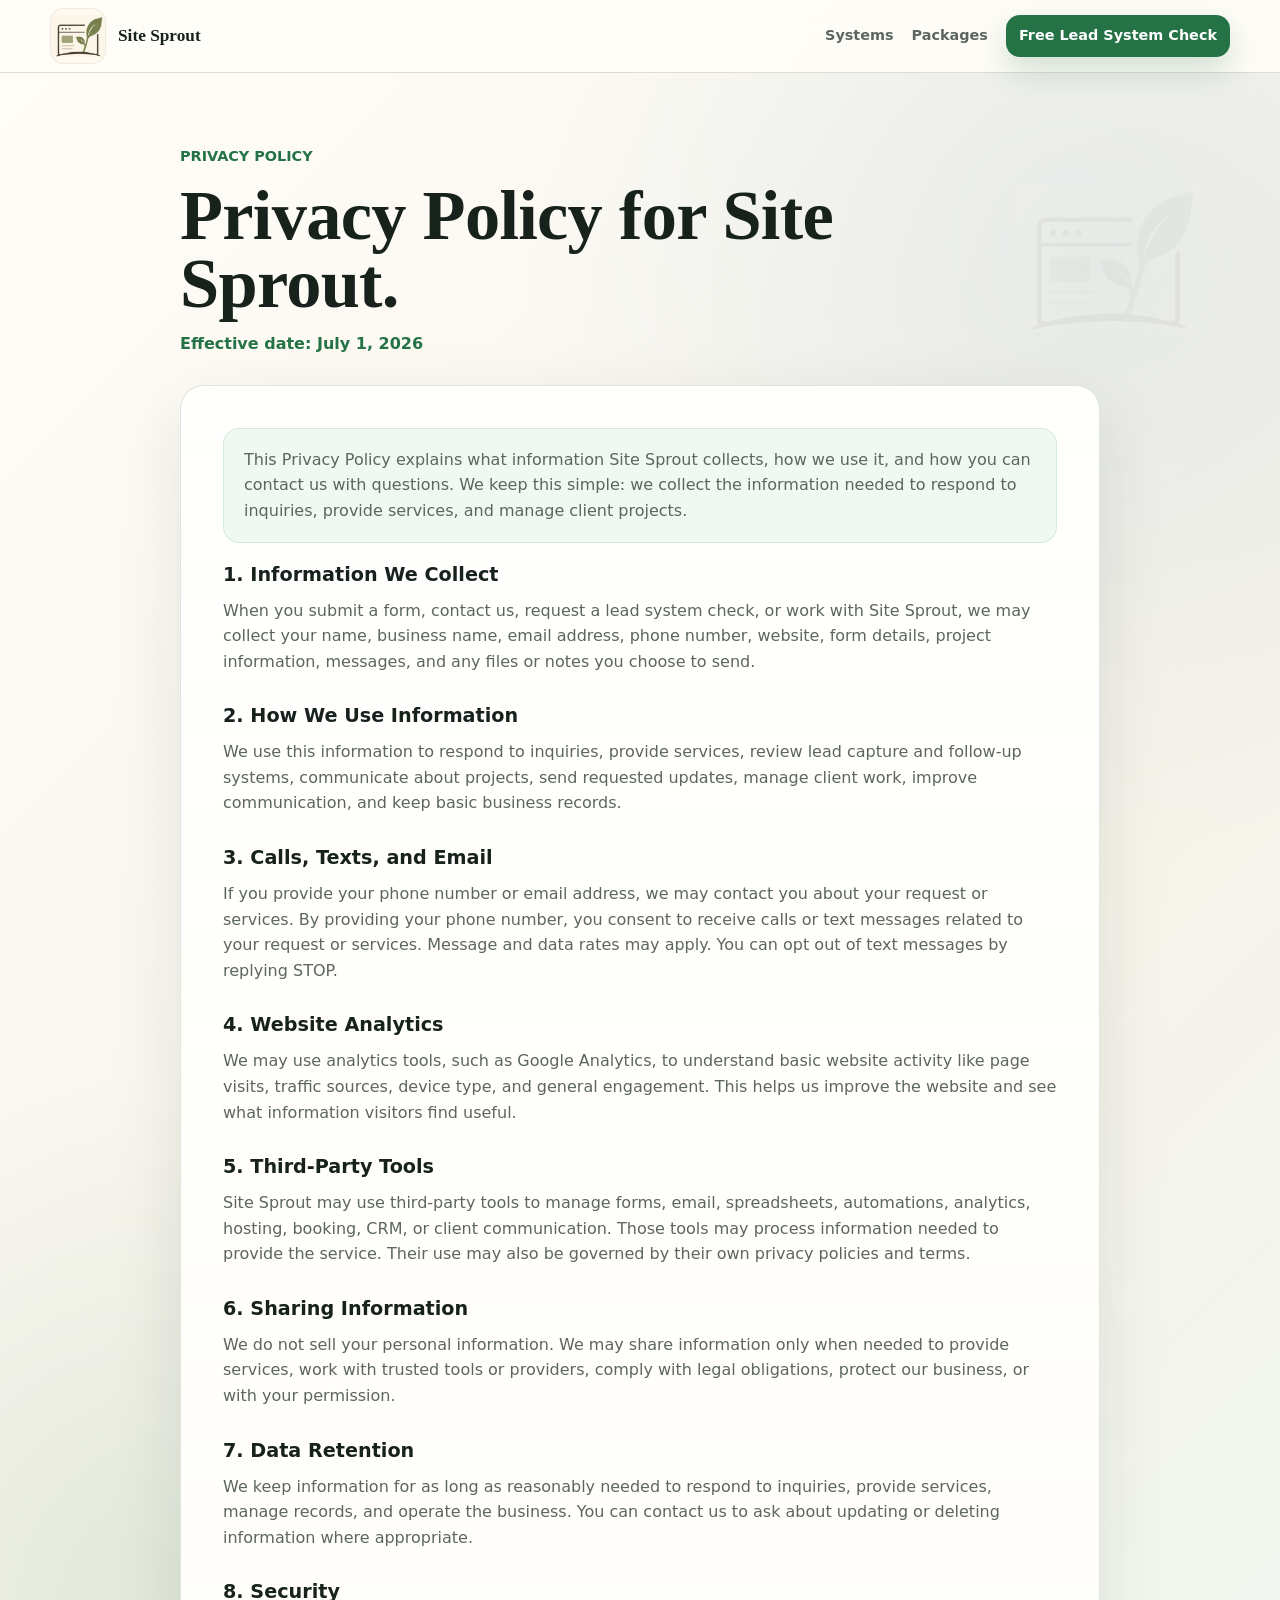
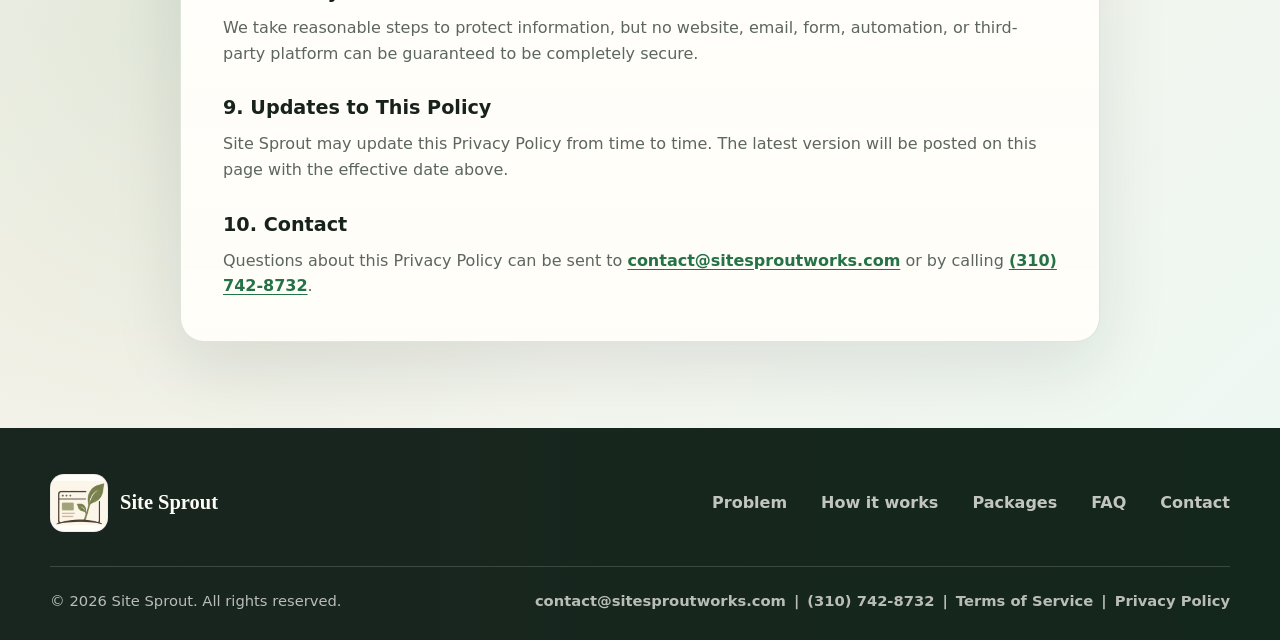
==== privacy-policy.html @ 15f883f5 "Refine lead check copy and policies" ====
<!doctype html>
<html lang="en">
  <head>
    <meta charset="utf-8">
    <meta name="viewport" content="width=device-width, initial-scale=1">
    <title>Privacy Policy | Site Sprout</title>
    <meta
      name="description"
      content="Privacy Policy for Site Sprout, including what information is collected, how it is used, and how to contact Site Sprout."
    >
    <!-- Google tag (gtag.js) -->
    <script async src="https://www.googletagmanager.com/gtag/js?id=G-LKYJQQ8VSJ"></script>
    <script>
      window.dataLayer = window.dataLayer || [];
      function gtag(){dataLayer.push(arguments);}
      gtag('js', new Date());

      gtag('config', 'G-LKYJQQ8VSJ');
    </script>
    <link rel="stylesheet" href="styles.css?v=20260701-privacy-policy">
  </head>
  <body>
    <a class="skip-link" href="#main">Skip to content</a>

    <header class="site-header">
      <nav class="nav-shell" aria-label="Main navigation">
        <a class="brand" href="index.html#top" aria-label="Site Sprout home">
          <img class="brand-logo" src="assets/site-sprout-icon.png" alt="Site Sprout logo" width="96" height="96">
          <span class="brand-name">Site Sprout</span>
        </a>

        <div class="site-menu static-menu">
          <a href="index.html#services">Systems</a>
          <a href="index.html#packages">Packages</a>
          <a class="nav-cta" href="index.html#contact">Free Lead System Check</a>
        </div>
      </nav>
    </header>

    <main id="main" class="legal-page">
      <section class="section-shell legal-shell">
        <p class="eyebrow">Privacy Policy</p>
        <h1>Privacy Policy for Site Sprout.</h1>
        <p class="legal-updated">Effective date: July 1, 2026</p>

        <div class="legal-card">
          <p>
            This Privacy Policy explains what information Site Sprout collects,
            how we use it, and how you can contact us with questions. We keep this
            simple: we collect the information needed to respond to inquiries,
            provide services, and manage client projects.
          </p>

          <h2>1. Information We Collect</h2>
          <p>
            When you submit a form, contact us, request a lead system check, or
            work with Site Sprout, we may collect your name, business name, email
            address, phone number, website, form details, project information,
            messages, and any files or notes you choose to send.
          </p>

          <h2>2. How We Use Information</h2>
          <p>
            We use this information to respond to inquiries, provide services,
            review lead capture and follow-up systems, communicate about projects,
            send requested updates, manage client work, improve communication, and
            keep basic business records.
          </p>

          <h2>3. Calls, Texts, and Email</h2>
          <p>
            If you provide your phone number or email address, we may contact you
            about your request or services. By providing your phone number, you
            consent to receive calls or text messages related to your request or
            services. Message and data rates may apply. You can opt out of text
            messages by replying STOP.
          </p>

          <h2>4. Website Analytics</h2>
          <p>
            We may use analytics tools, such as Google Analytics, to understand
            basic website activity like page visits, traffic sources, device type,
            and general engagement. This helps us improve the website and see what
            information visitors find useful.
          </p>

          <h2>5. Third-Party Tools</h2>
          <p>
            Site Sprout may use third-party tools to manage forms, email,
            spreadsheets, automations, analytics, hosting, booking, CRM, or client
            communication. Those tools may process information needed to provide
            the service. Their use may also be governed by their own privacy
            policies and terms.
          </p>

          <h2>6. Sharing Information</h2>
          <p>
            We do not sell your personal information. We may share information
            only when needed to provide services, work with trusted tools or
            providers, comply with legal obligations, protect our business, or with
            your permission.
          </p>

          <h2>7. Data Retention</h2>
          <p>
            We keep information for as long as reasonably needed to respond to
            inquiries, provide services, manage records, and operate the business.
            You can contact us to ask about updating or deleting information where
            appropriate.
          </p>

          <h2>8. Security</h2>
          <p>
            We take reasonable steps to protect information, but no website,
            email, form, automation, or third-party platform can be guaranteed to
            be completely secure.
          </p>

          <h2>9. Updates to This Policy</h2>
          <p>
            Site Sprout may update this Privacy Policy from time to time. The
            latest version will be posted on this page with the effective date
            above.
          </p>

          <h2>10. Contact</h2>
          <p>
            Questions about this Privacy Policy can be sent to
            <a href="mailto:contact@sitesproutworks.com">contact@sitesproutworks.com</a>
            or by calling <a href="tel:+13107428732">(310) 742-8732</a>.
          </p>
        </div>
      </section>
    </main>

    <footer class="site-footer">
      <div class="footer-shell">
        <div class="footer-top">
          <a class="footer-brand" href="index.html#top">
            <img class="brand-logo" src="assets/site-sprout-icon.png" alt="Site Sprout logo" width="96" height="96">
            <span>Site Sprout</span>
          </a>
          <nav class="footer-nav" aria-label="Footer navigation">
            <a href="index.html#problem">Problem</a>
            <a href="index.html#services">How it works</a>
            <a href="index.html#packages">Packages</a>
            <a href="index.html#faq">FAQ</a>
            <a href="index.html#contact">Contact</a>
          </nav>
        </div>
        <div class="footer-bottom">
          <p>&copy; 2026 Site Sprout. All rights reserved.</p>
          <div class="footer-contact" aria-label="Site Sprout contact information">
            <a href="mailto:contact@sitesproutworks.com">contact@sitesproutworks.com</a>
            <span aria-hidden="true">|</span>
            <a href="tel:+13107428732">(310) 742-8732</a>
            <span aria-hidden="true">|</span>
            <a href="terms-of-service.html">Terms of Service</a>
            <span aria-hidden="true">|</span>
            <a href="privacy-policy.html">Privacy Policy</a>
          </div>
        </div>
      </div>
    </footer>
  </body>
</html>
---- styles.css ----
:root {
  --ink: #2f2a21;
  --ink-soft: #665f4f;
  --olive: #78864d;
  --olive-dark: #58643a;
  --moss: #9ca86f;
  --sage: #dce2c8;
  --clay: #987254;
  --terracotta: #b58b68;
  --sand: #ead9bf;
  --cream: #f4ead8;
  --paper: #fff9ee;
  --oat: #f0e3ce;
  --leaf-deep: #435039;
  --leaf: #647247;
  --fern: #edf1dc;
  --line: #ddd0b8;
  --mist: #e7ead8;
  --soil: #3b3025;
  --shadow: 0 18px 60px rgba(59, 48, 37, 0.12);
  --display-font: Georgia, "Times New Roman", serif;
  --body-font: Inter, ui-sans-serif, system-ui, -apple-system, BlinkMacSystemFont, "Segoe UI", sans-serif;
  --radius: 8px;
  --max: 1180px;
}

* {
  box-sizing: border-box;
}

html {
  scroll-behavior: smooth;
  scroll-padding-top: 86px;
}

body {
  margin: 0;
  color: var(--ink);
  background:
    radial-gradient(circle at 86% 8%, rgba(156, 168, 111, 0.12), transparent 30%),
    linear-gradient(180deg, rgba(255, 249, 238, 0.98), rgba(240, 227, 206, 0.78)),
    var(--paper);
  font-family: var(--body-font);
  line-height: 1.6;
  overflow-x: hidden;
}

img {
  display: block;
  max-width: 100%;
}

a {
  color: inherit;
  text-decoration: none;
}

ul {
  padding: 0;
  margin: 0;
  list-style: none;
}

h1,
h2,
h3,
p {
  margin-top: 0;
}

h1 {
  max-width: 660px;
  margin-bottom: 28px;
  font-size: clamp(2.6rem, 4.35vw, 4rem);
  line-height: 1.06;
  font-family: var(--display-font);
  font-weight: 800;
}

h1 span {
  display: block;
  white-space: normal;
}

h2 {
  margin-bottom: 18px;
  font-size: clamp(2rem, 4vw, 4.2rem);
  line-height: 1.02;
  font-family: var(--display-font);
  font-weight: 800;
}

h3 {
  margin-bottom: 12px;
  font-size: 1.25rem;
  line-height: 1.2;
}

p {
  color: var(--ink-soft);
}

.skip-link {
  position: absolute;
  left: 16px;
  top: -80px;
  z-index: 100;
  padding: 10px 14px;
  color: white;
  background: var(--ink);
  border-radius: var(--radius);
}

.skip-link:focus {
  top: 16px;
}

.sr-only {
  position: absolute;
  width: 1px;
  height: 1px;
  padding: 0;
  margin: -1px;
  overflow: hidden;
  clip: rect(0, 0, 0, 0);
  white-space: nowrap;
  border: 0;
}

.site-header {
  position: sticky;
  top: 0;
  z-index: 50;
  background: rgba(255, 253, 248, 0.92);
  border-bottom: 1px solid rgba(220, 213, 202, 0.85);
  backdrop-filter: blur(18px);
  transition: background-color 220ms ease, box-shadow 220ms ease, border-color 220ms ease;
}

.site-header.is-scrolled {
  background: rgba(255, 253, 248, 0.96);
  border-color: rgba(181, 139, 104, 0.2);
  box-shadow: 0 12px 34px rgba(59, 48, 37, 0.08);
}

.nav-shell {
  width: min(100% - 28px, var(--max));
  min-height: 72px;
  margin: 0 auto;
  display: flex;
  align-items: center;
  justify-content: space-between;
  gap: 18px;
}

.brand,
.footer-brand {
  display: inline-flex;
  align-items: center;
  gap: 12px;
  font-weight: 850;
  transition: transform 180ms ease, color 180ms ease;
}

.brand:hover,
.footer-brand:hover {
  transform: translate3d(0, -1px, 0);
}

.brand-mark {
  width: 42px;
  height: 42px;
  display: grid;
  place-items: center;
  color: var(--paper);
  background: var(--soil);
  border-radius: var(--radius);
  font-size: 0.9rem;
  font-weight: 850;
}

.brand-name {
  font-family: var(--display-font);
  font-size: 1.08rem;
  font-weight: 800;
}

.brand-logo {
  width: 56px;
  height: 56px;
  object-fit: contain;
  background: rgba(255, 249, 238, 0.82);
  border: 1px solid rgba(59, 48, 37, 0.08);
  border-radius: 14px;
}

.site-menu {
  display: flex;
  align-items: center;
  gap: 16px;
  color: var(--ink-soft);
  font-size: 0.9rem;
  font-weight: 700;
}

.site-menu a {
  position: relative;
  transition: color 180ms ease, transform 180ms ease;
}

.site-menu a::after {
  content: "";
  position: absolute;
  left: 0;
  right: 0;
  bottom: -7px;
  height: 2px;
  background: linear-gradient(90deg, var(--olive), var(--clay));
  border-radius: 999px;
  opacity: 0;
  transform: scaleX(0.35);
  transform-origin: center;
  transition: opacity 180ms ease, transform 180ms ease;
}

.site-menu a:hover {
  color: var(--ink);
  transform: translate3d(0, -1px, 0);
}

.site-menu a:hover::after,
.site-menu a.is-active::after {
  opacity: 1;
  transform: scaleX(1);
}

.site-menu a.is-active {
  color: var(--ink);
}

.nav-cta {
  padding: 9px 13px;
  color: var(--paper) !important;
  background: var(--olive-dark);
  border-radius: var(--radius);
  white-space: nowrap;
  box-shadow: 0 8px 20px rgba(70, 83, 61, 0.18);
}

.nav-cta::after {
  display: none;
}

.nav-cta.is-active {
  background: var(--soil);
  box-shadow: 0 10px 24px rgba(59, 48, 37, 0.2);
}

.nav-toggle {
  display: none;
  width: 44px;
  height: 44px;
  padding: 10px;
  background: transparent;
  border: 1px solid var(--line);
  border-radius: var(--radius);
}

.nav-toggle-line {
  display: block;
  width: 100%;
  height: 2px;
  margin: 5px 0;
  background: var(--ink);
  border-radius: 999px;
  transition: transform 220ms ease, opacity 180ms ease;
}

.nav-toggle.is-open .nav-toggle-line:nth-child(1) {
  transform: translateY(7px) rotate(45deg);
}

.nav-toggle.is-open .nav-toggle-line:nth-child(2) {
  opacity: 0;
}

.nav-toggle.is-open .nav-toggle-line:nth-child(3) {
  transform: translateY(-7px) rotate(-45deg);
}

.hero {
  position: relative;
  overflow: hidden;
  min-height: auto;
  background:
    radial-gradient(circle at 78% 36%, rgba(120, 134, 77, 0.18), transparent 30%),
    radial-gradient(circle at 8% 82%, rgba(181, 139, 104, 0.12), transparent 28%),
    linear-gradient(90deg, rgba(255, 249, 238, 0.98) 0%, rgba(255, 249, 238, 0.9) 52%, rgba(237, 241, 220, 0.86) 100%),
    repeating-linear-gradient(135deg, rgba(120, 134, 77, 0.045) 0 1px, transparent 1px 26px),
    var(--paper);
}

.hero-bg-elements {
  position: absolute;
  inset: 0;
  pointer-events: none;
}

.hero-float {
  position: absolute;
  z-index: 0;
  display: block;
  opacity: 0.62;
  transform: translate3d(0, 0, 0);
  will-change: transform;
}

.hero-window {
  top: 14%;
  right: 9%;
  width: 118px;
  height: 72px;
  border: 1px solid rgba(88, 100, 58, 0.2);
  border-radius: 10px;
  background:
    radial-gradient(circle at 16px 16px, rgba(120, 134, 77, 0.35) 0 4px, transparent 5px),
    radial-gradient(circle at 32px 16px, rgba(120, 134, 77, 0.24) 0 4px, transparent 5px),
    linear-gradient(rgba(59, 48, 37, 0.12), rgba(59, 48, 37, 0.12)) 14px 28px / 70px 2px no-repeat,
    linear-gradient(rgba(59, 48, 37, 0.08), rgba(59, 48, 37, 0.08)) 14px 42px / 52px 2px no-repeat,
    rgba(255, 250, 240, 0.42);
  box-shadow: 0 16px 34px rgba(59, 48, 37, 0.06);
}

.hero-leaf-one,
.hero-leaf-two {
  width: 70px;
  height: 30px;
  background: rgba(120, 134, 77, 0.16);
  border: 1px solid rgba(88, 100, 58, 0.13);
  border-radius: 90% 8px 90% 8px;
}

.hero-leaf-one {
  left: 7%;
  bottom: 16%;
  transform: rotate(-18deg);
}

.hero-leaf-two {
  right: 39%;
  top: 20%;
  width: 48px;
  height: 22px;
  transform: rotate(26deg);
}

.hero::after {
  content: "";
  position: absolute;
  inset: auto 0 0 0;
  height: 10px;
  background: linear-gradient(90deg, var(--soil), var(--olive), var(--moss), var(--clay));
}

.hero-grid {
  width: min(100% - 32px, var(--max));
  min-height: auto;
  margin: 0 auto;
  display: grid;
  grid-template-columns: minmax(0, 0.9fr) minmax(390px, 1.1fr);
  align-items: center;
  gap: 34px;
  padding: 54px 0 72px;
}

.hero-copy {
  position: relative;
  z-index: 2;
  min-width: 0;
  will-change: transform, opacity;
}

.eyebrow {
  margin-bottom: 14px;
  color: var(--olive-dark);
  font-size: 0.9rem;
  font-weight: 850;
  text-transform: uppercase;
}

.hero-lede {
  max-width: 560px;
  margin-bottom: 32px;
  font-size: clamp(1.05rem, 1.7vw, 1.22rem);
}

.hero-actions,
.contact-options {
  display: flex;
  flex-wrap: wrap;
  gap: 12px;
}

.button {
  position: relative;
  display: inline-flex;
  min-height: 48px;
  align-items: center;
  justify-content: center;
  padding: 12px 18px;
  border: 1px solid transparent;
  border-radius: var(--radius);
  font-weight: 850;
  cursor: pointer;
  isolation: isolate;
  overflow: hidden;
  transform: translate3d(0, 0, 0);
  transition: transform 220ms cubic-bezier(0.2, 0.8, 0.2, 1), box-shadow 220ms ease, background 220ms ease, border-color 220ms ease;
}

.button::after {
  content: "";
  position: absolute;
  inset: 0;
  z-index: -1;
  background: linear-gradient(120deg, transparent 0%, rgba(255, 255, 255, 0.24) 45%, transparent 70%);
  opacity: 0;
  transform: translateX(-80%);
  transition: opacity 220ms ease, transform 520ms ease;
}

.button:hover::after {
  opacity: 1;
  transform: translateX(80%);
}

.button:active {
  transform: translate3d(0, 0, 0) scale(0.98);
}

.button.primary {
  color: var(--paper);
  background: var(--soil);
  box-shadow: 0 14px 30px rgba(58, 48, 38, 0.18);
}

.button.primary:hover {
  background: #463a2d;
  transform: translate3d(0, -3px, 0);
  box-shadow: 0 18px 38px rgba(58, 48, 38, 0.24);
}

.button.secondary {
  color: var(--ink);
  background: rgba(255, 255, 255, 0.7);
  border-color: var(--line);
}

.button.secondary:hover {
  background: white;
  transform: translate3d(0, -3px, 0);
  box-shadow: 0 12px 28px rgba(58, 48, 38, 0.08);
}

.hero-metrics {
  max-width: 560px;
  margin-top: 34px;
  display: grid;
  grid-template-columns: repeat(3, 1fr);
  gap: 10px;
}

.hero-metrics div {
  min-height: 96px;
  padding: 18px 16px;
  background: rgba(255, 250, 240, 0.78);
  border: 1px solid rgba(220, 213, 202, 0.82);
  border-radius: var(--radius);
  transform: translate3d(0, 0, 0);
  transition: transform 220ms ease, box-shadow 220ms ease, border-color 220ms ease;
  will-change: transform;
}

.hero-metrics div:hover {
  transform: translate3d(0, -5px, 0);
  border-color: rgba(181, 139, 104, 0.26);
  box-shadow: 0 14px 30px rgba(58, 48, 38, 0.09);
}

.hero-metrics strong {
  display: block;
  color: var(--clay);
  font-size: clamp(1.35rem, 2vw, 1.7rem);
  line-height: 1.08;
}

.hero-metrics span {
  display: block;
  margin-top: 8px;
  color: var(--ink-soft);
  font-size: 1.05rem;
}

.hero-visual {
  position: relative;
  z-index: 1;
  display: grid;
  justify-items: center;
  gap: 4px;
  transform: translate3d(25px, calc(25px + var(--hero-parallax-y, 0px)), 0);
  will-change: transform, opacity;
}

.hero-art-card {
  width: min(100%, 750px);
}

.hero-art-card img {
  width: 100%;
  max-width: 750px;
  object-fit: contain;
  animation: storefrontFloat 5.8s ease-in-out infinite;
  filter: drop-shadow(0 16px 22px rgba(59, 48, 37, 0.12));
  transition: filter 240ms ease;
  will-change: transform;
}

.hero-art-card:hover img {
  filter: drop-shadow(0 22px 30px rgba(59, 48, 37, 0.16)) saturate(1.04);
}

.local-trust {
  position: relative;
  overflow: hidden;
  background:
    radial-gradient(circle at 12% 18%, rgba(156, 168, 111, 0.14), transparent 24%),
    radial-gradient(circle at 92% 76%, rgba(181, 139, 104, 0.12), transparent 26%),
    linear-gradient(135deg, #fff8eb, var(--fern));
  border-top: 1px solid rgba(58, 48, 38, 0.08);
  border-bottom: 1px solid rgba(58, 48, 38, 0.08);
}

.local-trust-shell {
  padding-top: 44px;
  padding-bottom: 48px;
}

.local-trust-heading {
  display: grid;
  gap: 8px;
  margin-bottom: 20px;
}

.local-trust-heading .eyebrow {
  margin-bottom: 0;
}

.local-trust-heading h2 {
  max-width: 820px;
  margin-bottom: 0;
}

.local-trust-niches {
  max-width: 960px;
  margin-bottom: 0;
  color: var(--ink);
  font-family: var(--display-font);
  font-size: clamp(1.45rem, 2.7vw, 2.35rem);
  font-weight: 800;
  line-height: 1.2;
}

.local-trust-niches span {
  display: inline-block;
  margin: 0 9px;
  color: var(--olive);
  font-family: var(--body-font);
  font-size: 0.82em;
}

.local-trust-grid {
  display: grid;
  grid-template-columns: repeat(3, 1fr);
  gap: 14px;
}

.niche-grid {
  display: grid;
  grid-template-columns: repeat(3, 1fr);
  gap: 14px;
  margin-bottom: 16px;
}

.niche-card {
  min-height: 154px;
  padding: 22px;
  background: rgba(255, 255, 255, 0.88);
  border: 1px solid rgba(219, 229, 220, 0.92);
  border-radius: var(--radius);
  box-shadow: 0 12px 34px rgba(58, 48, 38, 0.05);
  transition: transform 220ms ease, box-shadow 220ms ease, border-color 220ms ease;
}

.niche-card:hover {
  transform: translate3d(0, -5px, 0);
  border-color: rgba(63, 143, 92, 0.26);
  box-shadow: 0 18px 42px rgba(24, 34, 29, 0.08);
}

.niche-card span,
.check-card span {
  display: inline-flex;
  margin-bottom: 20px;
  color: var(--olive-dark);
  font-weight: 900;
}

.niche-card p {
  margin-bottom: 0;
}

.local-trust-card {
  min-height: 136px;
  padding: 20px;
  background: rgba(255, 250, 240, 0.84);
  border: 1px solid rgba(220, 208, 184, 0.9);
  border-radius: var(--radius);
  box-shadow: 0 12px 34px rgba(58, 48, 38, 0.06);
  transform: translate3d(0, 0, 0);
  transition: transform 220ms ease, box-shadow 220ms ease, border-color 220ms ease, background 220ms ease;
  will-change: transform;
}

.local-trust-card:hover {
  transform: translate3d(0, -6px, 0);
  background: rgba(255, 253, 248, 0.94);
  border-color: rgba(181, 139, 104, 0.3);
  box-shadow: 0 18px 44px rgba(58, 48, 38, 0.09);
}

.local-trust-card h3 {
  margin-bottom: 8px;
}

.local-trust-card p {
  margin-bottom: 0;
}

.band {
  background: var(--cream);
}

.problem-band {
  position: relative;
  overflow: hidden;
  background:
    radial-gradient(circle at 18% 22%, rgba(120, 134, 77, 0.13), transparent 30%),
    radial-gradient(circle at 86% 70%, rgba(181, 139, 104, 0.12), transparent 28%),
    linear-gradient(180deg, #f6ebd8, #eee0c8);
  border-top: 1px solid rgba(58, 48, 38, 0.1);
  border-bottom: 1px solid rgba(58, 48, 38, 0.1);
}

.problem-band::after {
  content: "";
  position: absolute;
  right: -140px;
  bottom: -180px;
  width: 420px;
  height: 420px;
  background: rgba(120, 134, 77, 0.13);
  border-radius: 50%;
}

.section-shell {
  width: min(100% - 32px, var(--max));
  margin: 0 auto;
  padding: 92px 0;
  position: relative;
}

.problem-band .section-shell {
  padding-top: 64px;
  padding-bottom: 72px;
}

.section-heading {
  max-width: 780px;
  margin-bottom: 34px;
}

.section-heading h2 {
  position: relative;
}

.section-heading h2::after {
  content: "";
  display: block;
  width: 78px;
  height: 6px;
  margin-top: 18px;
  background: linear-gradient(90deg, var(--clay), var(--moss));
  border-radius: 999px;
}

.section-heading.compact {
  max-width: 720px;
}

#services,
#packages,
#process,
#faq,
.contact-section {
  isolation: isolate;
}

#services::before,
#packages::before,
#process::before,
#faq::before,
.contact-section::before {
  content: "";
  position: absolute;
  inset: 0 auto 0 50%;
  z-index: -1;
  width: 100vw;
  transform: translateX(-50%);
}

#services::before {
  background:
    radial-gradient(circle at 92% 18%, rgba(152, 114, 84, 0.1), transparent 30%),
    radial-gradient(circle at 6% 78%, rgba(120, 134, 77, 0.12), transparent 26%),
    linear-gradient(135deg, #fff9ee, var(--fern));
}

#packages::before {
  background:
    radial-gradient(circle at 10% 78%, rgba(165, 174, 130, 0.14), transparent 28%),
    radial-gradient(circle at 86% 12%, rgba(181, 139, 104, 0.1), transparent 26%),
    linear-gradient(135deg, #fff4e2, var(--oat));
}

#process::before {
  background:
    radial-gradient(circle at 88% 16%, rgba(152, 114, 84, 0.1), transparent 26%),
    radial-gradient(circle at 16% 74%, rgba(120, 134, 77, 0.14), transparent 30%),
    linear-gradient(135deg, #e2e8cf, #f8eedc);
}

#faq::before {
  background:
    radial-gradient(circle at 16% 18%, rgba(220, 226, 200, 0.18), transparent 28%),
    radial-gradient(circle at 88% 72%, rgba(156, 168, 111, 0.2), transparent 30%),
    repeating-linear-gradient(135deg, rgba(255, 250, 240, 0.045) 0 1px, transparent 1px 28px),
    linear-gradient(135deg, var(--leaf-deep), var(--leaf));
}

.contact-section::before {
  background:
    radial-gradient(circle at 22% 18%, rgba(181, 139, 104, 0.1), transparent 26%),
    radial-gradient(circle at 92% 82%, rgba(120, 134, 77, 0.1), transparent 26%),
    linear-gradient(135deg, #fffaf1, #efe0c8);
}

#proof {
  background:
    radial-gradient(circle at 78% 18%, rgba(120, 134, 77, 0.14), transparent 28%),
    radial-gradient(circle at 8% 88%, rgba(152, 114, 84, 0.13), transparent 28%),
    linear-gradient(180deg, #e8d5b8, #f6e7d1);
  border-top: 1px solid rgba(58, 48, 38, 0.09);
  border-bottom: 1px solid rgba(58, 48, 38, 0.09);
}

#proof .section-heading h2 {
  max-width: 640px;
  font-size: clamp(1.9rem, 3.25vw, 3.55rem);
}

#packages .section-heading h2 {
  max-width: 620px;
  font-size: clamp(1.9rem, 3.2vw, 3.45rem);
}

.problem-grid,
.automation-grid,
.contact-section {
  display: grid;
  grid-template-columns: minmax(0, 0.9fr) minmax(0, 1.1fr);
  gap: 48px;
  align-items: start;
}

.problem-grid {
  position: relative;
  z-index: 1;
  align-items: center;
}

.problem-copy {
  max-width: 610px;
  padding-top: 6px;
}

.problem-title {
  max-width: 520px;
  margin-bottom: 22px;
  font-size: clamp(2.1rem, 3.65vw, 3.55rem);
  line-height: 1.08;
}

.problem-lede {
  max-width: 520px;
  margin-bottom: 26px;
  font-size: 1.16rem;
}

.problem-link {
  display: inline-flex;
  min-height: 44px;
  align-items: center;
  padding: 10px 14px;
  color: var(--paper);
  background: var(--soil);
  border-radius: var(--radius);
  font-weight: 850;
  transition: transform 180ms ease, box-shadow 180ms ease;
}

.problem-link::after {
  content: "\2192";
  margin-left: 8px;
}

.problem-link:hover {
  transform: translateY(-2px);
  box-shadow: 0 14px 30px rgba(58, 48, 38, 0.14);
}

.problem-panel {
  display: grid;
  gap: 18px;
}

.notification-stack {
  display: grid;
  gap: 12px;
  padding: 20px;
  background: rgba(255, 250, 240, 0.8);
  border: 1px solid rgba(58, 48, 38, 0.12);
  border-radius: var(--radius);
  box-shadow: 0 18px 46px rgba(58, 48, 38, 0.1);
  transform: translate3d(0, 0, 0);
  will-change: transform;
}

.notification-card {
  display: grid;
  grid-template-columns: 42px 1fr;
  gap: 12px;
  align-items: center;
  padding: 14px 12px;
  background: rgba(255, 255, 255, 0.46);
  border: 1px solid rgba(58, 48, 38, 0.1);
  border-radius: var(--radius);
  transition: transform 180ms ease, background 180ms ease;
}

.notification-card:hover {
  transform: translate3d(6px, 0, 0);
  background: rgba(255, 255, 255, 0.62);
}

.notification-card span {
  display: grid;
  width: 42px;
  height: 42px;
  place-items: center;
  color: var(--paper);
  background: var(--clay);
  border-radius: var(--radius);
  font-weight: 900;
}

.notification-card p {
  margin: 0;
  color: var(--ink);
  font-weight: 850;
}

.notification-stack strong {
  padding: 4px 4px 0;
  color: var(--olive-dark);
}

.problem-card-grid {
  display: grid;
  grid-template-columns: repeat(3, 1fr);
  gap: 12px;
}

.problem-card {
  min-height: 148px;
  padding: 16px;
  background: rgba(255, 250, 240, 0.72);
  border: 1px solid rgba(58, 48, 38, 0.12);
  border-radius: var(--radius);
  box-shadow: 0 10px 28px rgba(58, 48, 38, 0.06);
  transform: translate3d(0, 0, 0);
  transition: transform 220ms ease, box-shadow 220ms ease, border-color 220ms ease;
  will-change: transform;
}

.problem-card:hover {
  transform: translate3d(0, -6px, 0);
  border-color: rgba(181, 139, 104, 0.28);
  box-shadow: 0 18px 40px rgba(58, 48, 38, 0.1);
}

.problem-card span {
  display: inline-flex;
  margin-bottom: 14px;
  color: var(--clay);
  font-weight: 900;
}

.problem-card p {
  margin-bottom: 0;
}

.service-grid,
.proof-grid,
.package-grid,
.process-grid {
  display: grid;
  gap: 18px;
}

.service-grid {
  grid-template-columns: repeat(4, 1fr);
}

.service-card,
.proof-card,
.package-card,
.process-grid article {
  position: relative;
  padding: 24px;
  background: rgba(255, 250, 240, 0.86);
  border: 1px solid var(--line);
  border-radius: var(--radius);
  box-shadow: 0 12px 38px rgba(58, 48, 38, 0.06);
  transform: translate3d(0, 0, 0);
  transition: transform 240ms cubic-bezier(0.2, 0.8, 0.2, 1), box-shadow 240ms ease, border-color 220ms ease, background 220ms ease;
  will-change: transform;
}

.service-card:hover,
.proof-card:hover,
.package-card:hover,
.process-grid article:hover {
  transform: translate3d(0, -7px, 0);
  border-color: rgba(181, 117, 82, 0.36);
  box-shadow: 0 22px 54px rgba(58, 48, 38, 0.1);
}

.service-card:nth-child(1),
.proof-card:nth-child(1),
.process-grid article:nth-child(1) {
  border-top: 6px solid var(--clay);
}

.service-card:nth-child(2),
.proof-card:nth-child(2),
.process-grid article:nth-child(2) {
  border-top: 6px solid var(--moss);
}

.service-card:nth-child(3),
.proof-card:nth-child(3),
.process-grid article:nth-child(3) {
  border-top: 6px solid var(--terracotta);
}

.service-card:nth-child(4) {
  border-top: 6px solid var(--olive);
}

.process-grid article:nth-child(4) {
  border-top: 6px solid var(--olive);
}

.service-number {
  display: inline-flex;
  margin-bottom: 32px;
  color: var(--clay);
  font-weight: 900;
}

.service-card ul,
.package-card ul {
  display: grid;
  gap: 9px;
  margin-top: 18px;
}

.service-card li,
.package-card li {
  position: relative;
  padding-left: 20px;
  color: var(--ink-soft);
}

.service-card li::before,
.package-card li::before {
  content: "";
  position: absolute;
  top: 0.7em;
  left: 0;
  width: 7px;
  height: 7px;
  background: var(--olive);
  border-radius: 50%;
}

.proof-grid {
  grid-template-columns: repeat(3, 1fr);
}

.proof-top {
  display: flex;
  min-height: 76px;
  flex-direction: column;
  justify-content: space-between;
  gap: 10px;
  margin-bottom: 22px;
}

.proof-top span,
.package-label {
  color: var(--olive-dark);
  font-size: 0.86rem;
  font-weight: 850;
  text-transform: uppercase;
}

.proof-top strong {
  font-size: 1.4rem;
  line-height: 1.15;
}

.before-after {
  display: grid;
  gap: 10px;
}

.before-after div {
  padding: 14px;
  border-radius: var(--radius);
  transition: transform 180ms ease, background 180ms ease;
}

.proof-card:hover .before-after div {
  transform: translate3d(0, -2px, 0);
}

.before-after div:first-child {
  background: #f5eee8;
}

.before-after div:last-child {
  background: var(--mist);
}

.before-after span {
  display: block;
  margin-bottom: 4px;
  color: var(--ink);
  font-weight: 850;
}

.before-after p {
  margin-bottom: 0;
  font-size: 0.95rem;
}

.package-grid {
  grid-template-columns: repeat(3, 1fr);
}

.package-card {
  display: flex;
  min-height: 100%;
  flex-direction: column;
}

.package-card.featured {
  color: var(--paper);
  background: var(--soil);
  border-color: var(--soil);
  box-shadow: 0 22px 54px rgba(58, 48, 38, 0.18);
}

.package-badge {
  align-self: flex-start;
  margin-bottom: 14px;
  padding: 7px 10px;
  color: var(--leaf-deep);
  background: var(--sage);
  border-radius: 999px;
  font-size: 0.74rem;
  font-weight: 900;
  letter-spacing: 0.03em;
  text-transform: uppercase;
}

.package-card.featured p,
.package-card.featured li,
.package-card.featured .package-label {
  color: rgba(255, 253, 248, 0.78);
}

.package-card.featured .price {
  color: white;
}

.price {
  margin-bottom: 14px;
  color: var(--clay);
  font-size: 1.65rem;
  font-weight: 900;
}

.care-plan-row {
  display: grid;
  grid-template-columns: minmax(220px, 0.48fr) minmax(0, 1fr);
  gap: 18px;
  align-items: center;
  margin-top: 18px;
  padding: 22px 24px;
  background: rgba(255, 250, 240, 0.86);
  border: 1px solid var(--line);
  border-radius: var(--radius);
  box-shadow: 0 12px 38px rgba(58, 48, 38, 0.06);
  border-left: 6px solid var(--moss);
}

.care-plan-row h3 {
  margin-bottom: 0;
}

.care-plan-row p {
  margin-bottom: 0;
  font-size: 1.05rem;
}

.care-plan-row strong {
  color: var(--clay);
}

.automation-band {
  color: var(--paper);
  background:
    radial-gradient(circle at 82% 16%, rgba(120, 134, 77, 0.18), transparent 28%),
    repeating-linear-gradient(135deg, rgba(255, 250, 240, 0.05) 0 1px, transparent 1px 26px),
    linear-gradient(135deg, var(--soil), #283124);
}

.automation-band p,
.automation-band .eyebrow {
  color: rgba(255, 253, 248, 0.78);
}

.automation-band h2 {
  color: white;
}

.flow-list {
  display: grid;
  gap: 12px;
}

.flow-step {
  display: grid;
  grid-template-columns: 42px 1fr;
  gap: 14px;
  align-items: start;
  padding: 18px;
  background: rgba(255, 253, 248, 0.08);
  border: 1px solid rgba(255, 253, 248, 0.16);
  border-radius: var(--radius);
  transform: translate3d(0, 0, 0);
  transition: transform 220ms ease, background 220ms ease, border-color 220ms ease;
  will-change: transform;
}

.flow-step:hover {
  transform: translate3d(8px, 0, 0);
  background: rgba(255, 253, 248, 0.12);
  border-color: rgba(255, 253, 248, 0.28);
}

.flow-step span,
.process-grid span {
  display: grid;
  width: 42px;
  height: 42px;
  place-items: center;
  color: var(--paper);
  background: var(--clay);
  border-radius: var(--radius);
  font-weight: 900;
}

.flow-step p {
  margin-bottom: 0;
}

.process-grid {
  grid-template-columns: repeat(4, 1fr);
}

.process-grid span {
  margin-bottom: 28px;
  background: var(--olive-dark);
}

.check-section {
  isolation: isolate;
}

.check-section::before {
  content: "";
  position: absolute;
  inset: 0 auto 0 50%;
  z-index: -1;
  width: 100vw;
  transform: translateX(-50%);
  background:
    radial-gradient(circle at 14% 22%, rgba(63, 143, 92, 0.1), transparent 26%),
    radial-gradient(circle at 88% 78%, rgba(124, 166, 191, 0.14), transparent 26%),
    linear-gradient(135deg, #fffdf8, #f3f8f5);
}

.check-grid {
  display: grid;
  grid-template-columns: repeat(3, 1fr);
  gap: 14px;
}

.check-card {
  min-height: 170px;
  padding: 22px;
  background: rgba(255, 255, 255, 0.86);
  border: 1px solid rgba(219, 229, 220, 0.92);
  border-radius: var(--radius);
  box-shadow: 0 12px 34px rgba(24, 34, 29, 0.05);
  transition: transform 220ms ease, box-shadow 220ms ease, border-color 220ms ease;
}

.check-card:hover {
  transform: translate3d(0, -5px, 0);
  border-color: rgba(66, 121, 150, 0.26);
  box-shadow: 0 18px 42px rgba(24, 34, 29, 0.08);
}

.check-card p {
  margin-bottom: 0;
}

.owner-trust-section {
  isolation: isolate;
}

.owner-trust-section::before {
  content: "";
  position: absolute;
  inset: 0 auto 0 50%;
  z-index: -1;
  width: 100vw;
  transform: translateX(-50%);
  background:
    radial-gradient(circle at 88% 18%, rgba(63, 143, 92, 0.1), transparent 26%),
    linear-gradient(135deg, #fffdf8, #f6faf7);
}

.owner-trust-grid,
.fit-grid {
  display: grid;
  gap: 14px;
}

.owner-trust-grid {
  grid-template-columns: repeat(3, 1fr);
}

.owner-trust-card,
.fit-card {
  padding: 22px;
  background: rgba(255, 255, 255, 0.86);
  border: 1px solid rgba(219, 229, 220, 0.92);
  border-radius: var(--radius);
  box-shadow: 0 12px 34px rgba(24, 34, 29, 0.05);
  transition: transform 220ms ease, box-shadow 220ms ease, border-color 220ms ease;
}

.owner-trust-card:hover,
.fit-card:hover {
  transform: translate3d(0, -5px, 0);
  border-color: rgba(63, 143, 92, 0.26);
  box-shadow: 0 18px 42px rgba(24, 34, 29, 0.08);
}

.owner-trust-card span,
.fit-card span {
  display: inline-flex;
  margin-bottom: 18px;
  color: var(--olive-dark);
  font-weight: 900;
  text-transform: uppercase;
  letter-spacing: 0.03em;
  font-size: 0.78rem;
}

.owner-trust-card p,
.fit-card p {
  margin-bottom: 0;
}

.fit-section {
  background:
    radial-gradient(circle at 12% 16%, rgba(124, 166, 191, 0.14), transparent 26%),
    linear-gradient(135deg, #f7f3ea, #fffdf8);
}

.fit-shell {
  padding-top: 76px;
  padding-bottom: 76px;
}

.fit-grid {
  grid-template-columns: repeat(2, 1fr);
}

.fit-card.best-fit {
  border-top: 6px solid var(--olive);
}

.fit-card.not-fit {
  border-top: 6px solid var(--blue-deep);
}

.direct-contact-note {
  display: grid;
  gap: 3px;
  margin: 22px 0 14px;
  color: var(--ink);
}

.reassurance-line {
  max-width: 560px;
  margin: -6px 0 0;
  color: var(--olive-dark);
  font-weight: 750;
}

.direct-contact-note strong {
  font-size: 1.02rem;
}

.direct-contact-note span {
  color: var(--ink-soft);
}

.hidden-honeypot,
.hidden-honeypot * {
  display: none !important;
  position: absolute !important;
  width: 1px !important;
  height: 1px !important;
  padding: 0 !important;
  margin: -1px !important;
  overflow: hidden !important;
  clip: rect(0, 0, 0, 0) !important;
  white-space: nowrap !important;
  border: 0 !important;
  opacity: 0 !important;
  pointer-events: none !important;
}

.faq-section .section-heading {
  margin-bottom: 28px;
}

.faq-section .eyebrow {
  color: var(--sage);
}

.faq-section .section-heading h2 {
  color: var(--paper);
}

.faq-section .section-heading h2::after {
  background: linear-gradient(90deg, var(--sand), var(--moss));
}

.faq-section .section-heading p {
  color: rgba(255, 253, 248, 0.76);
}

.faq-list {
  display: grid;
  gap: 12px;
}

.faq-list details {
  overflow: hidden;
  background: rgba(255, 250, 240, 0.94);
  border: 1px solid rgba(255, 250, 240, 0.34);
  border-radius: var(--radius);
  box-shadow: 0 18px 44px rgba(25, 32, 21, 0.16);
  transform: translate3d(0, 0, 0);
  transition: border-color 220ms ease, box-shadow 220ms ease, transform 220ms ease;
}

.faq-list details:hover,
.faq-list details[open] {
  border-color: rgba(234, 217, 191, 0.76);
  box-shadow: 0 22px 54px rgba(25, 32, 21, 0.22);
}

.faq-list details[open] {
  transform: translate3d(0, -2px, 0);
}

.faq-list summary {
  position: relative;
  display: flex;
  align-items: center;
  justify-content: space-between;
  gap: 18px;
  padding: 18px 20px;
  color: var(--ink);
  font-size: 1.08rem;
  font-weight: 900;
  cursor: pointer;
  list-style: none;
}

.faq-list summary::-webkit-details-marker {
  display: none;
}

.faq-list summary::after {
  content: "+";
  display: grid;
  flex: 0 0 34px;
  width: 34px;
  height: 34px;
  place-items: center;
  color: var(--paper);
  background: var(--olive);
  border-radius: var(--radius);
  font-size: 1.1rem;
  line-height: 1;
}

.faq-list details[open] summary::after {
  content: "\2013";
}

.faq-list details p {
  max-width: 840px;
  margin: -4px 20px 20px;
}

.contact-copy {
  position: sticky;
  top: 110px;
}

.contact-options a {
  padding: 10px 13px;
  color: var(--ink);
  background: var(--cream);
  border: 1px solid var(--line);
  border-radius: var(--radius);
  font-weight: 850;
  transform: translate3d(0, 0, 0);
  transition: transform 220ms ease, box-shadow 220ms ease, background 220ms ease;
}

.contact-options a:hover {
  transform: translate3d(0, -3px, 0);
  background: var(--paper);
  box-shadow: 0 12px 26px rgba(58, 48, 38, 0.08);
}

.contact-form {
  display: grid;
  grid-template-columns: repeat(2, 1fr);
  gap: 16px;
  padding: 24px;
  background: rgba(255, 250, 240, 0.9);
  border: 1px solid var(--line);
  border-radius: var(--radius);
  box-shadow: var(--shadow);
}

.contact-form label {
  display: grid;
  gap: 7px;
  color: var(--ink);
  font-weight: 850;
}

.contact-form input,
.contact-form select,
.contact-form textarea {
  width: 100%;
  padding: 12px 13px;
  color: var(--ink);
  background: var(--paper);
  border: 1px solid var(--line);
  border-radius: var(--radius);
  font: inherit;
  transition: border-color 180ms ease, box-shadow 180ms ease, background 180ms ease;
}

.contact-form input:hover,
.contact-form select:hover,
.contact-form textarea:hover {
  background: white;
  border-color: rgba(181, 139, 104, 0.34);
}

.contact-form textarea {
  resize: vertical;
}

.legal-page {
  position: relative;
  overflow: hidden;
  background:
    radial-gradient(circle at 86% 10%, rgba(124, 166, 191, 0.16), transparent 28%),
    radial-gradient(circle at 14% 78%, rgba(63, 143, 92, 0.12), transparent 28%),
    linear-gradient(135deg, #fffdf8 0%, #f7f3ea 58%, #eef8f2 100%);
}

.legal-page::before {
  content: "";
  position: absolute;
  right: 6vw;
  top: 90px;
  width: 190px;
  height: 190px;
  background: url("assets/site-sprout-icon.png") center / contain no-repeat;
  opacity: 0.05;
  pointer-events: none;
}

.legal-shell {
  max-width: 920px;
  padding-top: 72px;
  padding-bottom: 86px;
}

.legal-shell h1 {
  max-width: 760px;
  margin-bottom: 14px;
  font-size: clamp(2.7rem, 5.5vw, 4.8rem);
}

.legal-updated {
  margin-bottom: 28px;
  color: var(--olive-dark);
  font-weight: 800;
}

.legal-card {
  padding: clamp(24px, 4vw, 42px);
  background:
    linear-gradient(180deg, rgba(255, 255, 255, 0.92), rgba(255, 253, 248, 0.88)),
    var(--paper);
  border: 1px solid rgba(219, 229, 220, 0.95);
  border-radius: 24px;
  box-shadow: 0 24px 70px rgba(24, 34, 29, 0.1);
}

.legal-card > p:first-child {
  padding: 18px 20px;
  background: var(--fern);
  border: 1px solid rgba(63, 143, 92, 0.14);
  border-radius: 16px;
}

.legal-card h2 {
  margin-top: 30px;
  margin-bottom: 10px;
  font-family: var(--body-font);
  font-size: 1.2rem;
  line-height: 1.3;
}

.legal-card h2:first-of-type {
  margin-top: 20px;
}

.legal-card p:last-child {
  margin-bottom: 0;
}

.legal-card a {
  color: var(--olive-dark);
  font-weight: 850;
  text-decoration: underline;
  text-underline-offset: 3px;
}

.contact-form input:focus,
.contact-form select:focus,
.contact-form textarea:focus,
.button:focus-visible,
.site-menu a:focus-visible,
.contact-options a:focus-visible {
  outline: 3px solid rgba(173, 101, 70, 0.35);
  outline-offset: 2px;
}

.full {
  grid-column: 1 / -1;
}

.site-footer {
  background:
    radial-gradient(circle at 92% 12%, rgba(120, 134, 77, 0.14), transparent 24%),
    linear-gradient(90deg, var(--soil), #33291f);
  color: var(--paper);
}

.footer-shell {
  width: min(100% - 32px, var(--max));
  margin: 0 auto;
  padding: 46px 0 28px;
}

.footer-top,
.footer-bottom {
  display: flex;
  align-items: center;
  justify-content: space-between;
  gap: 28px;
}

.footer-top {
  padding-bottom: 34px;
  border-bottom: 1px solid rgba(255, 253, 248, 0.16);
}

.footer-bottom {
  padding-top: 22px;
  color: rgba(255, 253, 248, 0.7);
  font-size: 0.92rem;
}

.footer-brand img {
  width: 58px;
  height: 58px;
  object-fit: contain;
  background: var(--paper);
  border-radius: var(--radius);
}

.footer-brand span {
  font-family: var(--display-font);
  font-size: 1.28rem;
}

.footer-nav {
  display: flex;
  flex-wrap: wrap;
  justify-content: flex-end;
  gap: clamp(16px, 3vw, 34px);
  color: rgba(255, 253, 248, 0.74);
  font-weight: 700;
}

.footer-nav a {
  transition: color 180ms ease, transform 180ms ease;
}

.footer-nav a:hover {
  color: white;
  transform: translate3d(0, -1px, 0);
}

.site-footer p {
  margin: 0;
  color: rgba(255, 253, 248, 0.7);
}

.footer-contact {
  display: flex;
  flex-wrap: wrap;
  justify-content: flex-end;
  gap: 8px;
  color: rgba(255, 253, 248, 0.7);
  font-weight: 600;
}

.footer-contact a,
.footer-contact span {
  padding: 0;
  background: transparent;
  border: 0;
  border-radius: 0;
}

.footer-contact a:hover {
  color: white;
}

.footer-service-area {
  font-size: 0.9rem;
}

@media (max-width: 1040px) {
  .hero-grid,
  .local-trust-grid,
  .problem-grid,
  .automation-grid,
  .contact-section {
    grid-template-columns: 1fr;
  }

  .hero-grid {
    gap: 34px;
  }

  .hero-visual {
    justify-items: start;
    transform: none;
  }

  .hero-art-card {
    width: min(100%, 560px);
  }

  .service-grid,
  .proof-grid {
    grid-template-columns: repeat(2, 1fr);
  }

  .package-grid,
  .process-grid {
    grid-template-columns: repeat(2, 1fr);
  }

  .contact-copy {
    position: static;
  }
}

@media (max-width: 900px) {
  .nav-toggle {
    display: block;
  }

  .site-menu {
    position: absolute;
    top: 72px;
    left: 16px;
    right: 16px;
    display: flex;
    flex-direction: column;
    align-items: stretch;
    gap: 0;
    padding: 10px;
    background: white;
    border: 1px solid var(--line);
    border-radius: var(--radius);
    box-shadow: var(--shadow);
    opacity: 0;
    pointer-events: none;
    transform: translate3d(0, -10px, 0) scale(0.98);
    visibility: hidden;
    transition: opacity 180ms ease, transform 220ms ease, visibility 180ms ease;
  }

  .site-menu.is-open {
    opacity: 1;
    pointer-events: auto;
    transform: translate3d(0, 0, 0) scale(1);
    visibility: visible;
  }

  .site-menu a {
    padding: 12px;
    border-radius: var(--radius);
    opacity: 0;
    transform: translate3d(0, -4px, 0);
    transition: opacity 180ms ease, transform 180ms ease, color 180ms ease, background 180ms ease;
  }

  .site-menu a::after {
    display: none;
  }

  .site-menu.is-open a {
    opacity: 1;
    transform: translate3d(0, 0, 0);
  }

  .site-menu.is-open a:nth-child(1) {
    transition-delay: 20ms;
  }

  .site-menu.is-open a:nth-child(2) {
    transition-delay: 45ms;
  }

  .site-menu.is-open a:nth-child(3) {
    transition-delay: 70ms;
  }

  .site-menu.is-open a:nth-child(4) {
    transition-delay: 95ms;
  }

  .site-menu.is-open a:nth-child(5) {
    transition-delay: 120ms;
  }

  .site-menu.is-open a:nth-child(6) {
    transition-delay: 145ms;
  }

  .site-menu a:hover,
  .site-menu a.is-active:not(.nav-cta) {
    background: rgba(220, 226, 200, 0.45);
  }

  .nav-cta {
    text-align: center;
  }
}

@media (max-width: 760px) {
  h1 {
    font-size: clamp(2.35rem, 11vw, 3.25rem);
  }

  h1 span {
    white-space: normal;
  }

  .hero-grid {
    min-height: auto;
    padding: 52px 0 66px;
  }

  .hero-metrics {
    grid-template-columns: 1fr;
  }

  .local-trust-shell {
    padding-top: 36px;
    padding-bottom: 40px;
  }

  .problem-card-grid {
    grid-template-columns: 1fr;
  }

  .section-shell {
    padding: 68px 0;
  }

  .package-grid,
  .service-grid,
  .proof-grid,
  .process-grid,
  .contact-form,
  .care-plan-row {
    grid-template-columns: 1fr;
  }

  .footer-top,
  .footer-bottom {
    align-items: flex-start;
    flex-direction: column;
  }

  .footer-nav {
    justify-content: flex-start;
  }

  .footer-contact {
    justify-content: flex-start;
  }
}

@media (prefers-reduced-motion: reduce) {
  *,
  *::before,
  *::after {
    animation-duration: 1ms !important;
    animation-iteration-count: 1 !important;
    scroll-behavior: auto !important;
    transition-duration: 1ms !important;
  }

  .reveal {
    opacity: 1;
    transform: none;
  }

  .site-menu {
    transition: none;
  }
}

.reveal {
  opacity: 0;
  transform: translate3d(0, 24px, 0);
  transition: opacity 640ms ease, transform 640ms cubic-bezier(0.2, 0.8, 0.2, 1);
  transition-delay: var(--reveal-delay, 0ms);
  will-change: opacity, transform;
}

.reveal.is-visible {
  opacity: 1;
  transform: translate3d(0, 0, 0);
}

@media (prefers-reduced-motion: reduce) {
  .reveal {
    opacity: 1;
    transform: none;
  }
}

@keyframes fadeUp {
  from {
    opacity: 0;
    transform: translateY(18px);
  }
  to {
    opacity: 1;
    transform: translateY(0);
  }
}

@keyframes driftIn {
  from {
    opacity: 0;
    transform: translate(43px, 7px);
  }
  to {
    opacity: 1;
    transform: translate(25px, 25px);
  }
}

@keyframes storefrontFloat {
  0%,
  100% {
    transform: translateY(0) rotate(-0.4deg);
  }
  50% {
    transform: translateY(-8px) rotate(0.4deg);
  }
}

/* Site Sprout sales-page refresh */
:root {
  --ink: #18221d;
  --ink-soft: #5c665f;
  --olive: #3f8f5c;
  --olive-dark: #247246;
  --moss: #76b98a;
  --sage: #dcefe2;
  --clay: #3f8f5c;
  --terracotta: #7ca6bf;
  --sand: #ecf3ee;
  --cream: #f7f3ea;
  --paper: #fffdf8;
  --oat: #f1eadc;
  --leaf-deep: #173322;
  --leaf: #276547;
  --fern: #eff8f2;
  --line: #dbe5dc;
  --mist: #eaf3fb;
  --soil: #19251f;
  --shadow: 0 20px 60px rgba(24, 34, 29, 0.1);
  --blue: #dcecf7;
  --blue-deep: #427996;
  --radius: 14px;
}

body {
  background:
    radial-gradient(circle at 88% 6%, rgba(124, 166, 191, 0.14), transparent 28%),
    linear-gradient(180deg, #fffdf8 0%, #f7f3ea 52%, #fffdf8 100%);
}

h1 {
  max-width: 620px;
  font-size: clamp(2.85rem, 5.15vw, 5.25rem);
  line-height: 0.96;
  letter-spacing: -0.01em;
}

.hero .hero-copy h1 {
  max-width: 640px;
  font-size: clamp(3rem, 4.05vw, 4rem);
  line-height: 0.98;
}

.hero .hero-copy h1 span {
  max-width: 100%;
  white-space: normal !important;
}

h2 {
  font-size: clamp(2rem, 3.3vw, 3.65rem);
}

.site-header {
  background: rgba(255, 253, 248, 0.9);
}

.site-menu {
  gap: 18px;
}

.nav-cta,
.button.primary {
  color: white !important;
  background: var(--olive-dark);
  box-shadow: 0 14px 30px rgba(36, 114, 70, 0.2);
}

.nav-cta:hover,
.button.primary:hover {
  background: #1f633e;
  box-shadow: 0 18px 38px rgba(36, 114, 70, 0.26);
}

.button.secondary {
  color: var(--ink);
  background: white;
  border-color: rgba(66, 121, 150, 0.22);
}

.button.secondary:hover {
  border-color: rgba(66, 121, 150, 0.36);
}

.hero {
  background:
    radial-gradient(circle at 80% 16%, rgba(124, 166, 191, 0.2), transparent 26%),
    radial-gradient(circle at 72% 82%, rgba(63, 143, 92, 0.13), transparent 28%),
    linear-gradient(135deg, #fffdf8 0%, #fbf7ef 54%, #eef8f2 100%);
}

.hero::after {
  height: 1px;
  background: rgba(219, 229, 220, 0.9);
}

.hero-grid {
  grid-template-columns: minmax(0, 0.95fr) minmax(380px, 1.05fr);
  gap: 56px;
  padding: 76px 0 84px;
}

.hero-lede {
  max-width: 610px;
  font-size: clamp(1.08rem, 1.45vw, 1.28rem);
}

.hero-audience {
  max-width: 610px;
  margin-top: -16px;
  margin-bottom: 30px;
  color: var(--olive-dark);
  font-size: 0.98rem;
  font-weight: 750;
}

.hero-metrics {
  max-width: 650px;
}

.hero-metrics div,
.local-trust-card,
.service-card,
.proof-card,
.package-card,
.process-grid article,
.contact-form {
  background: rgba(255, 255, 255, 0.82);
  border-color: rgba(219, 229, 220, 0.92);
  border-radius: var(--radius);
}

.hero-metrics strong {
  color: var(--olive-dark);
  font-size: 1.12rem;
}

.hero-metrics span {
  font-size: 0.95rem;
}

.hero-visual {
  transform: translate3d(0, var(--hero-parallax-y, 0px), 0);
}

.lead-flow-card {
  width: min(100%, 560px);
  padding: 22px;
  background:
    linear-gradient(180deg, rgba(255, 255, 255, 0.94), rgba(255, 253, 248, 0.88)),
    var(--paper);
  border: 1px solid rgba(219, 229, 220, 0.95);
  border-radius: 24px;
  box-shadow: 0 28px 80px rgba(24, 34, 29, 0.14);
}

.lead-flow-top,
.lead-flow-footer {
  display: flex;
  align-items: center;
  gap: 10px;
  padding: 14px;
  background: var(--fern);
  border: 1px solid rgba(63, 143, 92, 0.16);
  border-radius: 16px;
}

.lead-flow-top p,
.lead-flow-footer p {
  margin: 0;
}

.lead-flow-top p {
  color: var(--ink);
  font-weight: 850;
}

.status-dot {
  width: 11px;
  height: 11px;
  background: var(--olive);
  border-radius: 50%;
  box-shadow: 0 0 0 6px rgba(63, 143, 92, 0.12);
}

.lead-flow-steps {
  position: relative;
  display: grid;
  gap: 12px;
  margin: 16px 0;
}

.lead-flow-steps::before {
  content: "";
  position: absolute;
  top: 28px;
  bottom: 28px;
  left: 25px;
  width: 2px;
  background: linear-gradient(180deg, var(--olive), var(--blue-deep));
  opacity: 0.35;
}

.lead-step {
  position: relative;
  display: grid;
  grid-template-columns: 50px 1fr;
  gap: 14px;
  align-items: start;
  padding: 14px;
  background: white;
  border: 1px solid rgba(219, 229, 220, 0.95);
  border-radius: 16px;
  transition: transform 220ms ease, border-color 220ms ease, box-shadow 220ms ease;
}

.lead-step:hover {
  transform: translate3d(8px, 0, 0);
  border-color: rgba(63, 143, 92, 0.34);
  box-shadow: 0 14px 30px rgba(24, 34, 29, 0.08);
}

.lead-step span {
  display: grid;
  width: 38px;
  height: 38px;
  place-items: center;
  color: white;
  background: var(--olive-dark);
  border-radius: 12px;
  font-weight: 900;
}

.lead-step strong {
  display: block;
  margin: 1px 0 2px;
  line-height: 1.2;
}

.lead-step p {
  margin: 0;
  font-size: 0.94rem;
}

.lead-step.active {
  background: var(--fern);
}

.lead-step.notified {
  background: var(--blue);
  border-color: rgba(66, 121, 150, 0.2);
}

.lead-flow-footer {
  display: block;
  background: #f5f9fc;
  border-color: rgba(66, 121, 150, 0.16);
}

.lead-flow-footer strong {
  display: block;
  margin-bottom: 4px;
}

.lead-flow-example {
  margin: 14px 0 0;
  padding: 12px 14px;
  color: var(--olive-dark);
  background: rgba(237, 241, 220, 0.72);
  border: 1px solid rgba(63, 143, 92, 0.14);
  border-radius: 14px;
  font-size: 0.9rem;
  font-weight: 750;
}

.local-trust {
  background: #fffdf8;
}

.local-trust-shell {
  padding-top: 50px;
  padding-bottom: 54px;
}

.local-trust-grid {
  grid-template-columns: repeat(3, 1fr);
}

.trust-grid {
  margin-top: 0;
}

.local-trust-card {
  min-height: auto;
  padding: 22px;
}

.problem-band {
  background:
    radial-gradient(circle at 86% 18%, rgba(124, 166, 191, 0.13), transparent 28%),
    linear-gradient(135deg, #f5f8f4, #fffdf8);
}

.problem-band::after {
  display: none;
}

.problem-link {
  background: var(--olive-dark);
}

.notification-stack {
  background: white;
  border-color: rgba(219, 229, 220, 0.95);
}

.notification-card span,
.flow-step span,
.process-grid span {
  background: var(--olive-dark);
}

.compact-grid {
  grid-template-columns: repeat(3, 1fr);
}

.service-card:nth-child(1),
.proof-card:nth-child(1),
.process-grid article:nth-child(1) {
  border-top-color: var(--olive);
}

.service-card:nth-child(2),
.proof-card:nth-child(2),
.process-grid article:nth-child(2) {
  border-top-color: var(--blue-deep);
}

.service-card:nth-child(3),
.proof-card:nth-child(3),
.process-grid article:nth-child(3) {
  border-top-color: var(--moss);
}

#proof {
  background:
    radial-gradient(circle at 8% 20%, rgba(124, 166, 191, 0.12), transparent 26%),
    linear-gradient(135deg, #f7f3ea, #fffdf8);
}

.conversion-strip {
  background:
    radial-gradient(circle at 84% 20%, rgba(124, 166, 191, 0.18), transparent 24%),
    linear-gradient(135deg, var(--leaf-deep), #214835);
  color: white;
}

.conversion-shell {
  width: min(100% - 32px, var(--max));
  margin: 0 auto;
  display: flex;
  align-items: center;
  justify-content: space-between;
  gap: 24px;
  padding: 46px 0;
}

.conversion-shell h2 {
  max-width: 760px;
  margin: 0;
  color: white;
  font-size: clamp(1.8rem, 3vw, 3rem);
}

.conversion-shell .eyebrow {
  color: rgba(255, 255, 255, 0.72);
}

.automation-band {
  background:
    radial-gradient(circle at 82% 14%, rgba(124, 166, 191, 0.16), transparent 26%),
    linear-gradient(135deg, #19251f, #213b2d);
}

.package-card.featured {
  background: var(--leaf-deep);
  border-color: var(--leaf-deep);
}

.price {
  color: var(--blue-deep);
  font-size: 1rem;
  line-height: 1.35;
}

.package-card.featured .price {
  color: var(--sage);
}

.care-plan-row {
  border-left-color: var(--blue-deep);
}

.faq-section .section-heading h2,
.faq-section .section-heading p {
  color: var(--ink);
}

.faq-section .eyebrow {
  color: var(--olive-dark);
}

#faq::before {
  background:
    radial-gradient(circle at 92% 22%, rgba(124, 166, 191, 0.16), transparent 26%),
    linear-gradient(135deg, #f2f8fb, #fffdf8);
}

.contact-section::before {
  background:
    radial-gradient(circle at 12% 16%, rgba(63, 143, 92, 0.12), transparent 24%),
    radial-gradient(circle at 90% 78%, rgba(124, 166, 191, 0.15), transparent 26%),
    linear-gradient(135deg, #fffdf8, #f5f8f4);
}

.contact-options a {
  background: transparent;
  border-color: transparent;
  padding-left: 0;
}

.site-footer {
  background: linear-gradient(90deg, var(--soil), #14271c);
}

@media (max-width: 1040px) {
  h1 {
    font-size: clamp(2.65rem, 8.2vw, 4.5rem);
  }

  .hero .hero-copy h1 {
    font-size: clamp(2.55rem, 8vw, 4rem);
  }

  .compact-grid,
  .local-trust-grid,
  .niche-grid,
  .owner-trust-grid,
  .fit-grid,
  .check-grid {
    grid-template-columns: 1fr;
  }

  .hero-grid {
    grid-template-columns: 1fr;
  }

  .hero-visual {
    justify-items: stretch;
  }
}

@media (max-width: 760px) {
  h1 {
    font-size: clamp(2.25rem, 11.5vw, 3.55rem);
    line-height: 1;
  }

  .hero .hero-copy h1 {
    font-size: clamp(2.25rem, 11vw, 3.35rem);
  }

  .hero-grid {
    padding: 52px 0 62px;
  }

  .lead-flow-card {
    padding: 16px;
    border-radius: 20px;
  }

  .lead-step {
    grid-template-columns: 42px 1fr;
    padding: 12px;
  }

  .lead-step span {
    width: 34px;
    height: 34px;
  }

  .lead-flow-steps::before {
    left: 29px;
  }

  .conversion-shell {
    align-items: flex-start;
    flex-direction: column;
  }
}
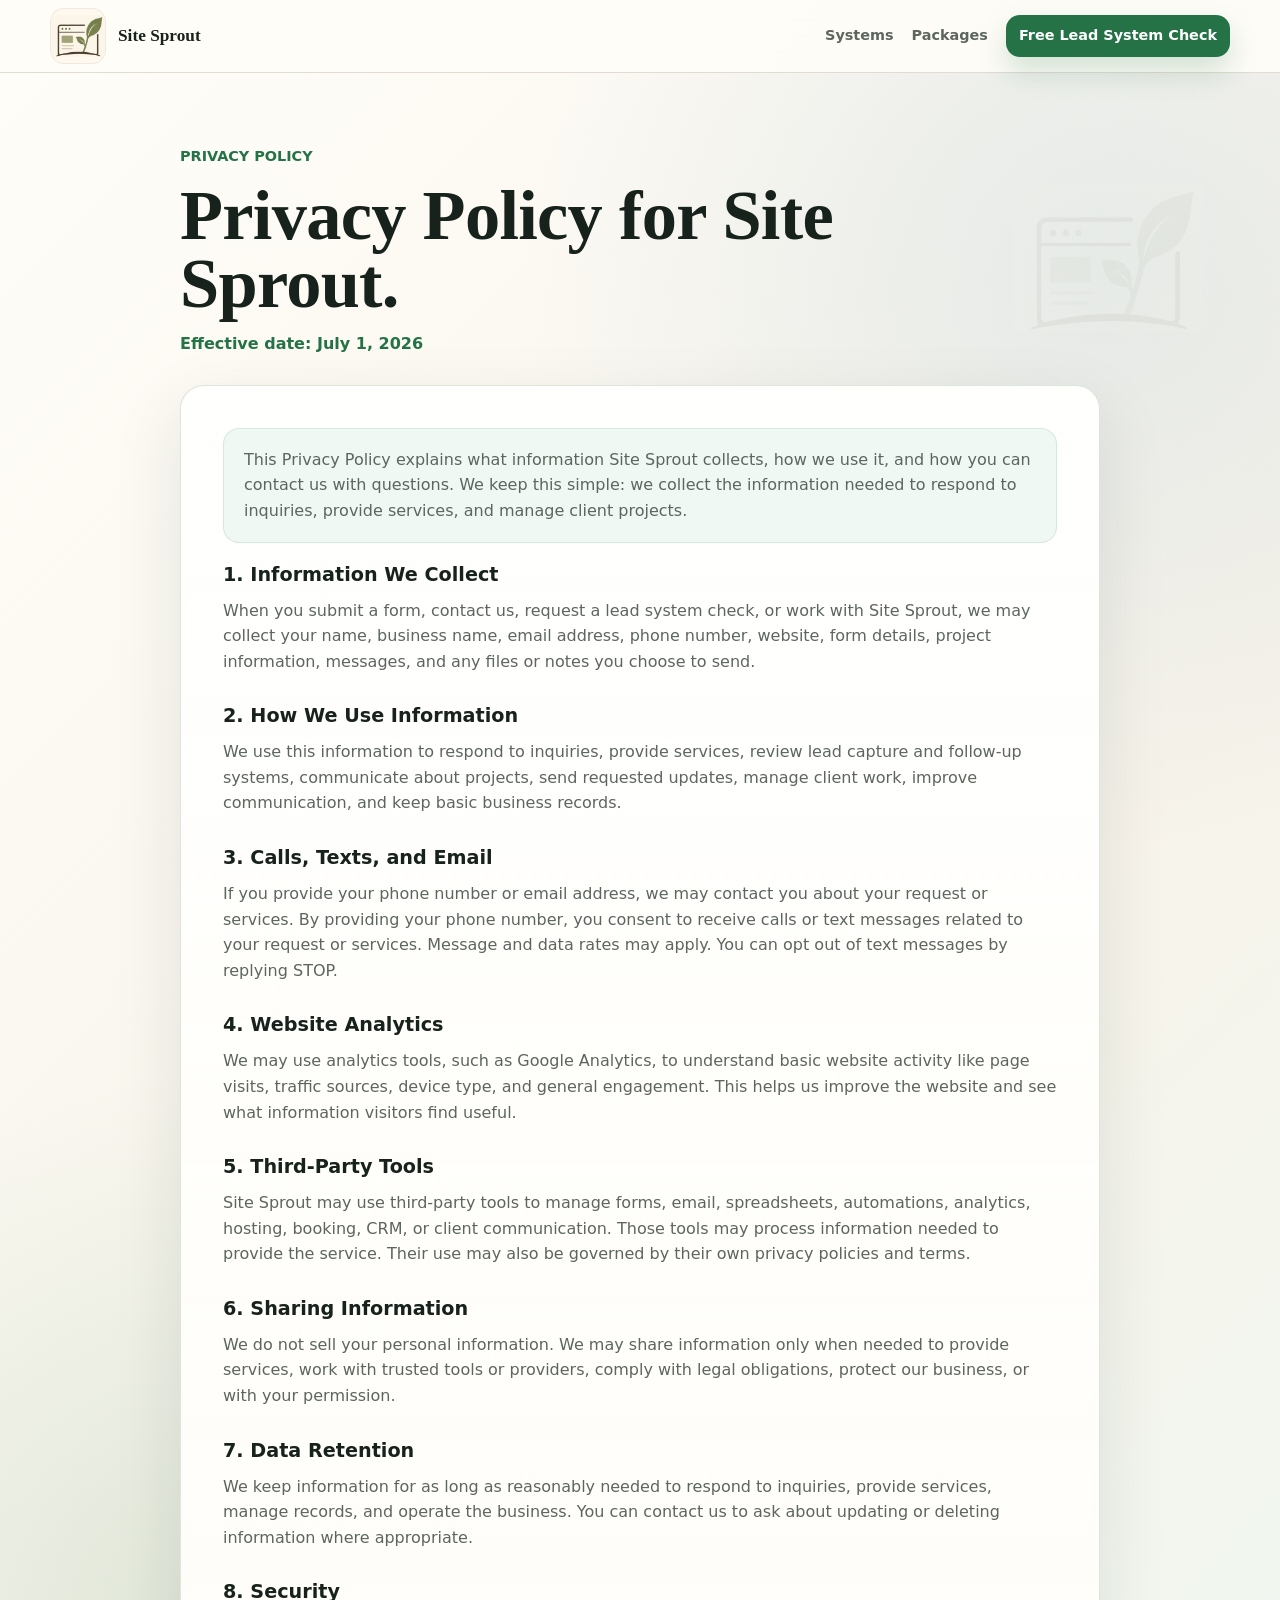
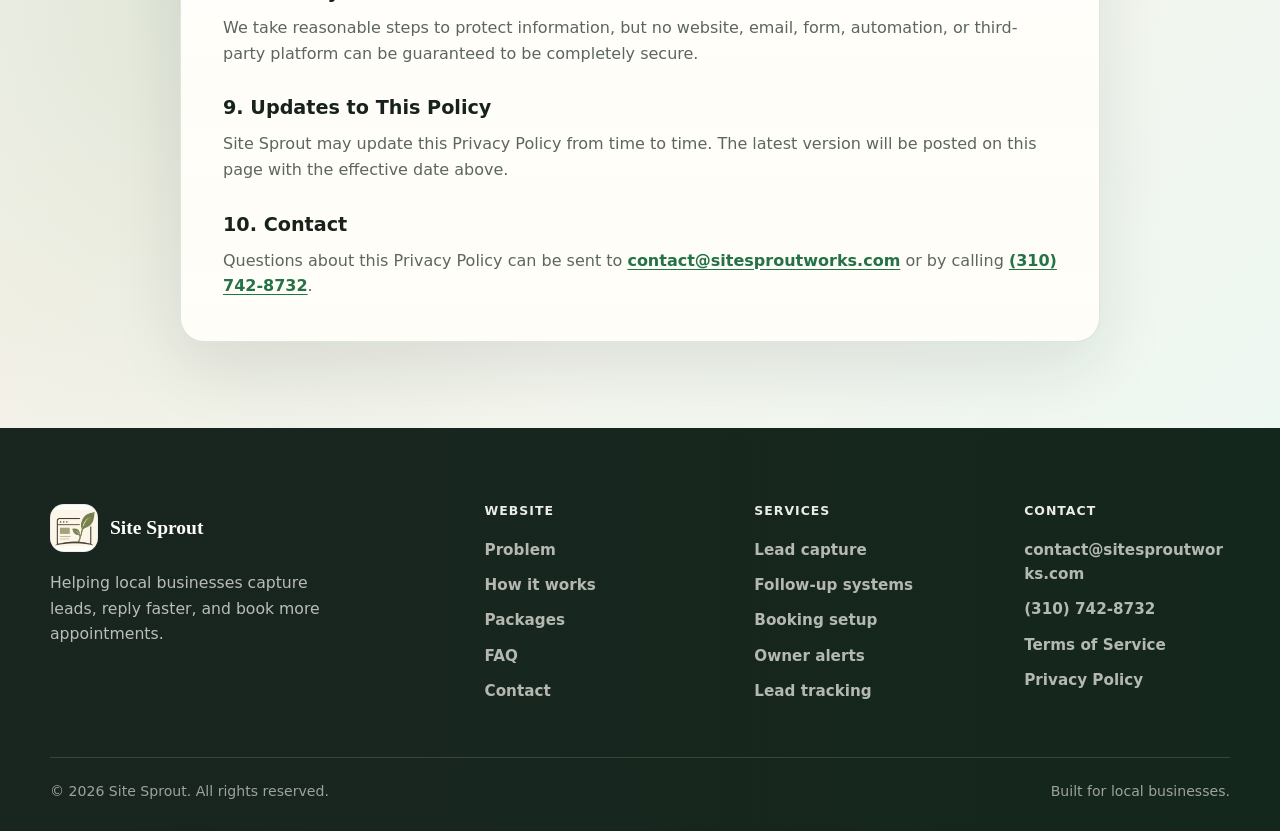
==== commit e39b5d7f: "Redesign site footer" ====
--- a/privacy-policy.html
+++ b/privacy-policy.html
@@ -17,7 +17,7 @@
 
       gtag('config', 'G-LKYJQQ8VSJ');
     </script>
-    <link rel="stylesheet" href="styles.css?v=20260701-privacy-policy">
+    <link rel="stylesheet" href="styles.css?v=20260701-premium-footer">
   </head>
   <body>
     <a class="skip-link" href="#main">Skip to content</a>
@@ -135,30 +135,41 @@
 
     <footer class="site-footer">
       <div class="footer-shell">
-        <div class="footer-top">
-          <a class="footer-brand" href="index.html#top">
-            <img class="brand-logo" src="assets/site-sprout-icon.png" alt="Site Sprout logo" width="96" height="96">
-            <span>Site Sprout</span>
-          </a>
-          <nav class="footer-nav" aria-label="Footer navigation">
+        <div class="footer-main">
+          <div class="footer-brand-column">
+            <a class="footer-brand" href="index.html#top">
+              <img class="brand-logo" src="assets/site-sprout-icon.png" alt="Site Sprout logo" width="96" height="96">
+              <span>Site Sprout</span>
+            </a>
+            <p>Helping local businesses capture leads, reply faster, and book more appointments.</p>
+          </div>
+          <nav class="footer-column" aria-label="Footer website navigation">
+            <h2>Website</h2>
             <a href="index.html#problem">Problem</a>
             <a href="index.html#services">How it works</a>
             <a href="index.html#packages">Packages</a>
             <a href="index.html#faq">FAQ</a>
             <a href="index.html#contact">Contact</a>
           </nav>
+          <div class="footer-column">
+            <h2>Services</h2>
+            <span>Lead capture</span>
+            <span>Follow-up systems</span>
+            <span>Booking setup</span>
+            <span>Owner alerts</span>
+            <span>Lead tracking</span>
+          </div>
+          <div class="footer-column footer-contact" aria-label="Site Sprout contact information">
+            <h2>Contact</h2>
+            <a href="mailto:contact@sitesproutworks.com">contact@sitesproutworks.com</a>
+            <a href="tel:+13107428732">(310) 742-8732</a>
+            <a href="terms-of-service.html">Terms of Service</a>
+            <a href="privacy-policy.html">Privacy Policy</a>
+          </div>
         </div>
         <div class="footer-bottom">
           <p>&copy; 2026 Site Sprout. All rights reserved.</p>
-          <div class="footer-contact" aria-label="Site Sprout contact information">
-            <a href="mailto:contact@sitesproutworks.com">contact@sitesproutworks.com</a>
-            <span aria-hidden="true">|</span>
-            <a href="tel:+13107428732">(310) 742-8732</a>
-            <span aria-hidden="true">|</span>
-            <a href="terms-of-service.html">Terms of Service</a>
-            <span aria-hidden="true">|</span>
-            <a href="privacy-policy.html">Privacy Policy</a>
-          </div>
+          <p>Built for local businesses.</p>
         </div>
       </div>
     </footer>
--- a/styles.css
+++ b/styles.css
@@ -1642,31 +1642,19 @@
 .footer-shell {
   width: min(100% - 32px, var(--max));
   margin: 0 auto;
-  padding: 46px 0 28px;
-}
-
-.footer-top,
-.footer-bottom {
-  display: flex;
-  align-items: center;
-  justify-content: space-between;
-  gap: 28px;
-}
-
-.footer-top {
-  padding-bottom: 34px;
-  border-bottom: 1px solid rgba(255, 253, 248, 0.16);
-}
-
-.footer-bottom {
-  padding-top: 22px;
-  color: rgba(255, 253, 248, 0.7);
-  font-size: 0.92rem;
+  padding: clamp(54px, 7vw, 76px) 0 28px;
+}
+
+.footer-main {
+  display: grid;
+  grid-template-columns: minmax(240px, 1.35fr) repeat(3, minmax(130px, 0.75fr));
+  gap: clamp(30px, 5vw, 72px);
+  align-items: start;
 }
 
 .footer-brand img {
-  width: 58px;
-  height: 58px;
+  width: 48px;
+  height: 48px;
   object-fit: contain;
   background: var(--paper);
   border-radius: var(--radius);
@@ -1674,24 +1662,56 @@
 
 .footer-brand span {
   font-family: var(--display-font);
-  font-size: 1.28rem;
-}
-
-.footer-nav {
-  display: flex;
-  flex-wrap: wrap;
-  justify-content: flex-end;
-  gap: clamp(16px, 3vw, 34px);
-  color: rgba(255, 253, 248, 0.74);
-  font-weight: 700;
-}
-
-.footer-nav a {
-  transition: color 180ms ease, transform 180ms ease;
-}
-
-.footer-nav a:hover {
+  font-size: 1.22rem;
+}
+
+.footer-brand-column {
+  display: grid;
+  gap: 18px;
+  max-width: 330px;
+}
+
+.footer-brand-column p {
+  max-width: 300px;
+  font-size: 0.98rem;
+  line-height: 1.65;
+}
+
+.footer-column {
+  display: grid;
+  align-content: start;
+  gap: 11px;
+  color: rgba(255, 253, 248, 0.68);
+  font-size: 0.95rem;
+  font-weight: 600;
+}
+
+.footer-column h2 {
+  margin: 0 0 8px;
+  color: rgba(255, 253, 248, 0.92);
+  font-family: var(--body-font);
+  font-size: 0.78rem;
+  font-weight: 850;
+  letter-spacing: 0.08em;
+  line-height: 1.2;
+  text-transform: uppercase;
+}
+
+.footer-column a,
+.footer-column span {
+  color: rgba(255, 253, 248, 0.68);
+}
+
+.footer-column a {
+  text-decoration: underline;
+  text-decoration-color: transparent;
+  text-underline-offset: 4px;
+  transition: color 180ms ease, text-decoration-color 180ms ease, transform 180ms ease;
+}
+
+.footer-column a:hover {
   color: white;
+  text-decoration-color: rgba(255, 253, 248, 0.56);
   transform: translate3d(0, -1px, 0);
 }
 
@@ -1701,12 +1721,7 @@
 }
 
 .footer-contact {
-  display: flex;
-  flex-wrap: wrap;
-  justify-content: flex-end;
-  gap: 8px;
-  color: rgba(255, 253, 248, 0.7);
-  font-weight: 600;
+  word-break: break-word;
 }
 
 .footer-contact a,
@@ -1721,8 +1736,20 @@
   color: white;
 }
 
-.footer-service-area {
-  font-size: 0.9rem;
+.footer-bottom {
+  margin-top: clamp(38px, 5vw, 54px);
+  padding-top: 22px;
+  display: flex;
+  align-items: center;
+  justify-content: space-between;
+  gap: 20px;
+  color: rgba(255, 253, 248, 0.58);
+  border-top: 1px solid rgba(255, 253, 248, 0.14);
+  font-size: 0.88rem;
+}
+
+.footer-bottom p {
+  color: rgba(255, 253, 248, 0.58);
 }
 
 @media (max-width: 1040px) {
@@ -1886,18 +1913,14 @@
     grid-template-columns: 1fr;
   }
 
-  .footer-top,
+  .footer-main {
+    grid-template-columns: 1fr;
+    gap: 30px;
+  }
+
   .footer-bottom {
     align-items: flex-start;
     flex-direction: column;
-  }
-
-  .footer-nav {
-    justify-content: flex-start;
-  }
-
-  .footer-contact {
-    justify-content: flex-start;
   }
 }
 
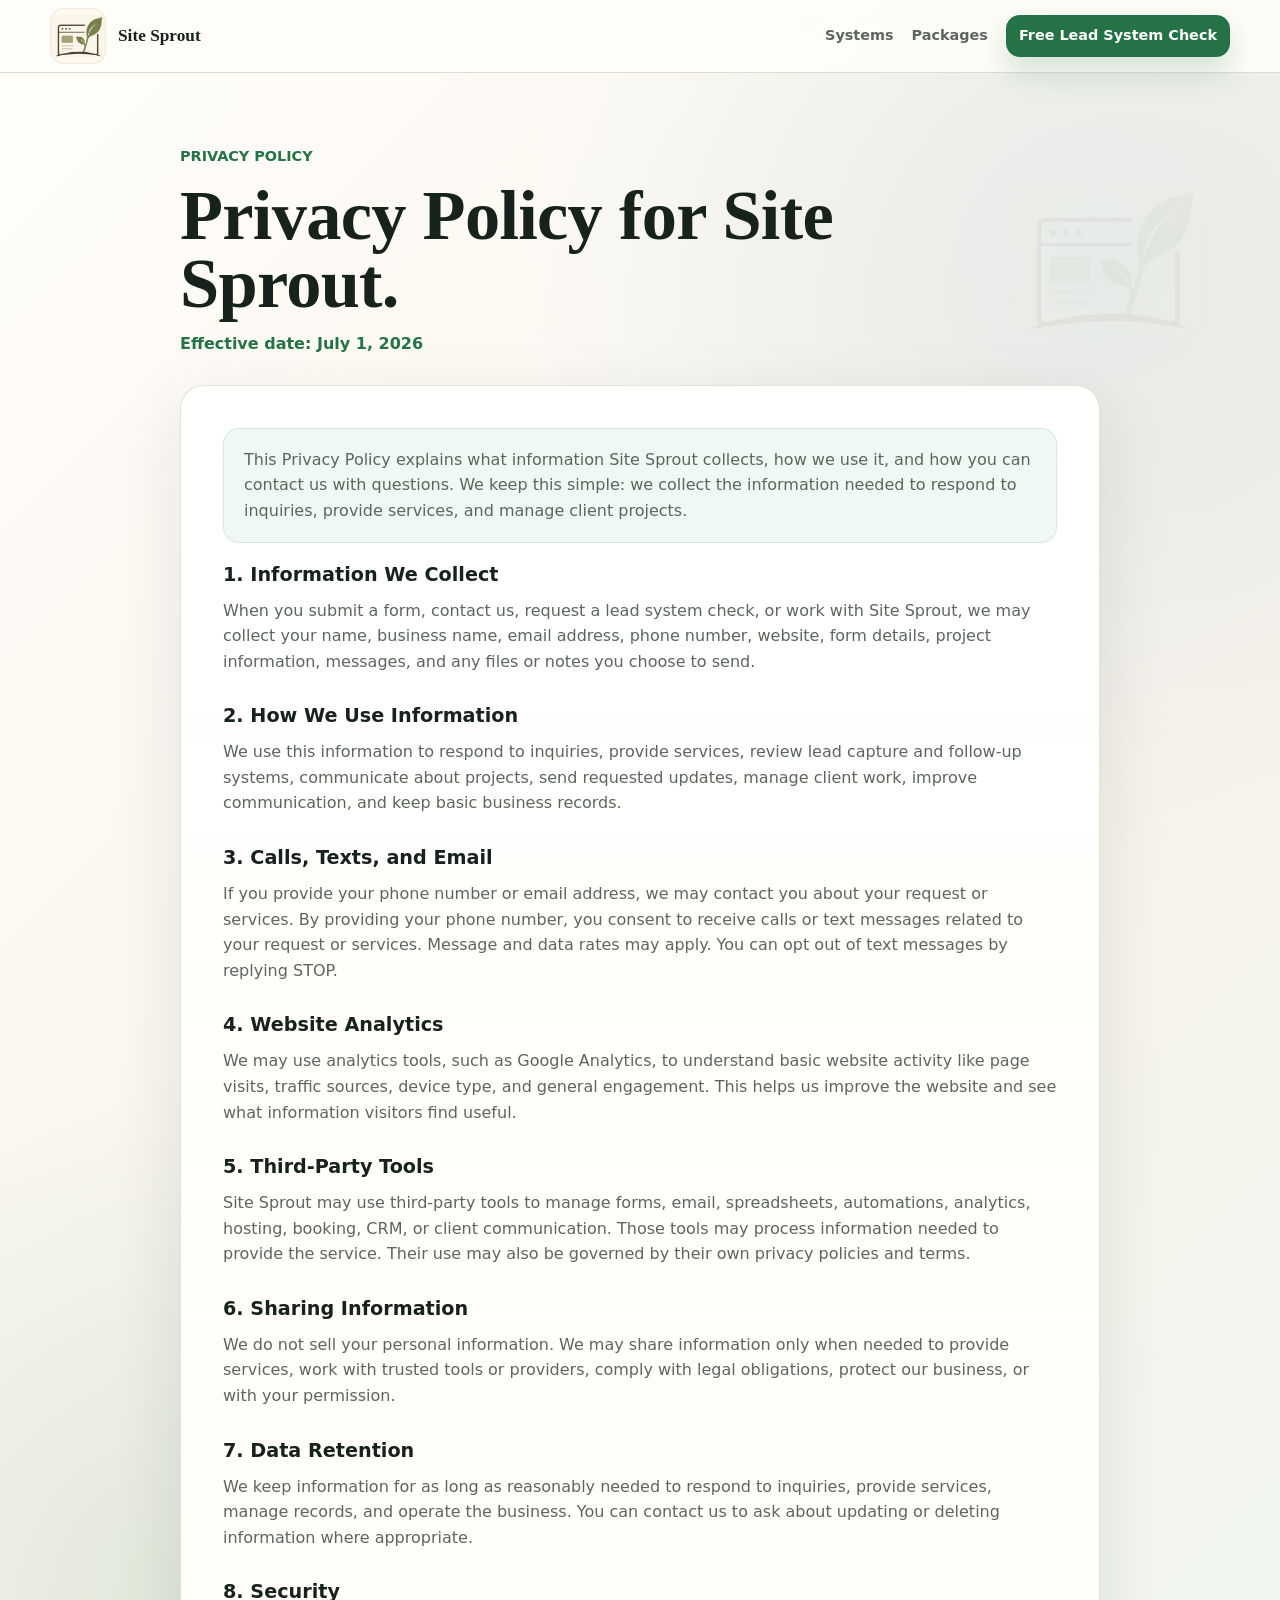
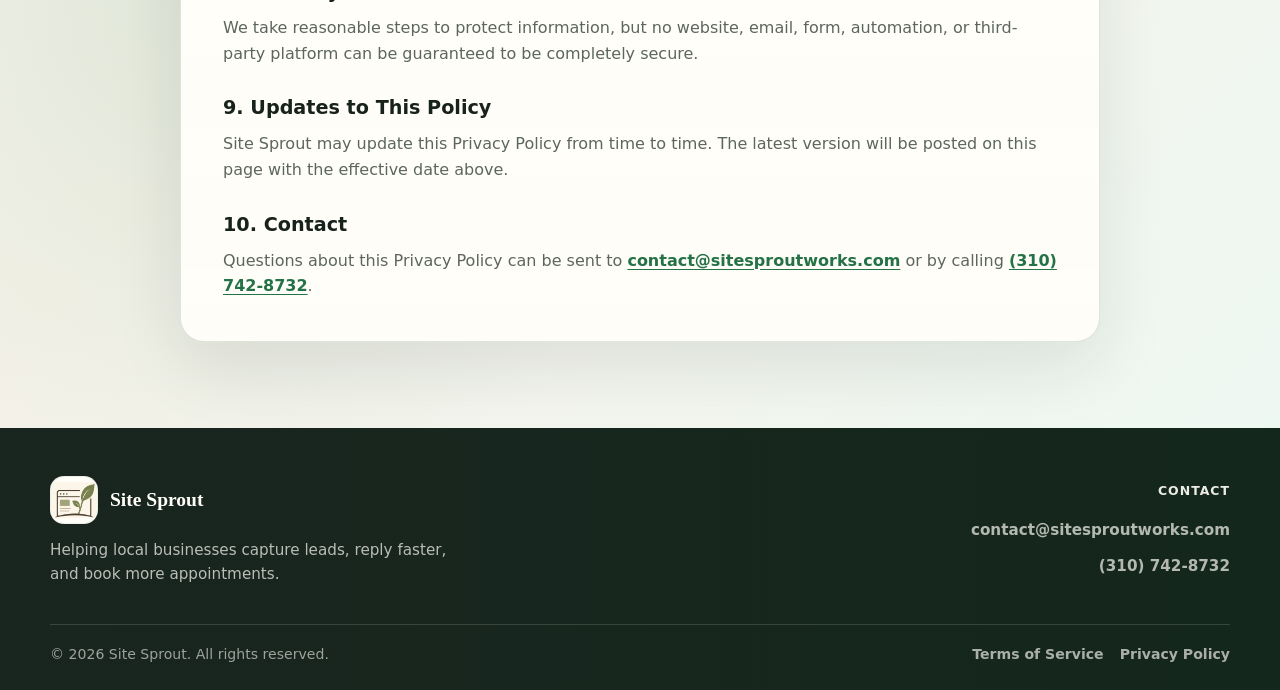
==== commit 10f3a03c: "Simplify footer layout" ====
--- a/privacy-policy.html
+++ b/privacy-policy.html
@@ -17,7 +17,7 @@
 
       gtag('config', 'G-LKYJQQ8VSJ');
     </script>
-    <link rel="stylesheet" href="styles.css?v=20260701-premium-footer">
+    <link rel="stylesheet" href="styles.css?v=20260701-simple-footer">
   </head>
   <body>
     <a class="skip-link" href="#main">Skip to content</a>
@@ -143,33 +143,18 @@
             </a>
             <p>Helping local businesses capture leads, reply faster, and book more appointments.</p>
           </div>
-          <nav class="footer-column" aria-label="Footer website navigation">
-            <h2>Website</h2>
-            <a href="index.html#problem">Problem</a>
-            <a href="index.html#services">How it works</a>
-            <a href="index.html#packages">Packages</a>
-            <a href="index.html#faq">FAQ</a>
-            <a href="index.html#contact">Contact</a>
-          </nav>
-          <div class="footer-column">
-            <h2>Services</h2>
-            <span>Lead capture</span>
-            <span>Follow-up systems</span>
-            <span>Booking setup</span>
-            <span>Owner alerts</span>
-            <span>Lead tracking</span>
-          </div>
           <div class="footer-column footer-contact" aria-label="Site Sprout contact information">
             <h2>Contact</h2>
             <a href="mailto:contact@sitesproutworks.com">contact@sitesproutworks.com</a>
             <a href="tel:+13107428732">(310) 742-8732</a>
-            <a href="terms-of-service.html">Terms of Service</a>
-            <a href="privacy-policy.html">Privacy Policy</a>
           </div>
         </div>
         <div class="footer-bottom">
           <p>&copy; 2026 Site Sprout. All rights reserved.</p>
-          <p>Built for local businesses.</p>
+          <div class="footer-legal" aria-label="Legal links">
+            <a href="terms-of-service.html">Terms of Service</a>
+            <a href="privacy-policy.html">Privacy Policy</a>
+          </div>
         </div>
       </div>
     </footer>
--- a/styles.css
+++ b/styles.css
@@ -1642,14 +1642,15 @@
 .footer-shell {
   width: min(100% - 32px, var(--max));
   margin: 0 auto;
-  padding: clamp(54px, 7vw, 76px) 0 28px;
+  padding: clamp(34px, 5vw, 48px) 0 24px;
 }
 
 .footer-main {
   display: grid;
-  grid-template-columns: minmax(240px, 1.35fr) repeat(3, minmax(130px, 0.75fr));
-  gap: clamp(30px, 5vw, 72px);
-  align-items: start;
+  grid-template-columns: minmax(260px, 1fr) auto;
+  gap: clamp(28px, 6vw, 80px);
+  align-items: center;
+  justify-content: space-between;
 }
 
 .footer-brand img {
@@ -1667,14 +1668,14 @@
 
 .footer-brand-column {
   display: grid;
-  gap: 18px;
-  max-width: 330px;
+  gap: 14px;
+  max-width: 420px;
 }
 
 .footer-brand-column p {
-  max-width: 300px;
-  font-size: 0.98rem;
-  line-height: 1.65;
+  max-width: 410px;
+  font-size: 0.95rem;
+  line-height: 1.6;
 }
 
 .footer-column {
@@ -1721,7 +1722,13 @@
 }
 
 .footer-contact {
-  word-break: break-word;
+  min-width: max-content;
+  text-align: right;
+  word-break: normal;
+}
+
+.footer-contact a {
+  white-space: nowrap;
 }
 
 .footer-contact a,
@@ -1737,8 +1744,8 @@
 }
 
 .footer-bottom {
-  margin-top: clamp(38px, 5vw, 54px);
-  padding-top: 22px;
+  margin-top: clamp(28px, 4vw, 38px);
+  padding-top: 18px;
   display: flex;
   align-items: center;
   justify-content: space-between;
@@ -1750,6 +1757,28 @@
 
 .footer-bottom p {
   color: rgba(255, 253, 248, 0.58);
+}
+
+.footer-legal {
+  display: flex;
+  flex-wrap: wrap;
+  justify-content: flex-end;
+  gap: 16px;
+  font-size: 0.88rem;
+  font-weight: 650;
+}
+
+.footer-legal a {
+  color: rgba(255, 253, 248, 0.64);
+  text-decoration: underline;
+  text-decoration-color: transparent;
+  text-underline-offset: 4px;
+  transition: color 180ms ease, text-decoration-color 180ms ease;
+}
+
+.footer-legal a:hover {
+  color: white;
+  text-decoration-color: rgba(255, 253, 248, 0.56);
 }
 
 @media (max-width: 1040px) {
@@ -1915,12 +1944,25 @@
 
   .footer-main {
     grid-template-columns: 1fr;
-    gap: 30px;
+    gap: 26px;
   }
 
   .footer-bottom {
     align-items: flex-start;
     flex-direction: column;
+  }
+
+  .footer-contact {
+    min-width: 0;
+    text-align: left;
+  }
+
+  .footer-contact a {
+    font-size: 0.92rem;
+  }
+
+  .footer-legal {
+    justify-content: flex-start;
   }
 }
 
